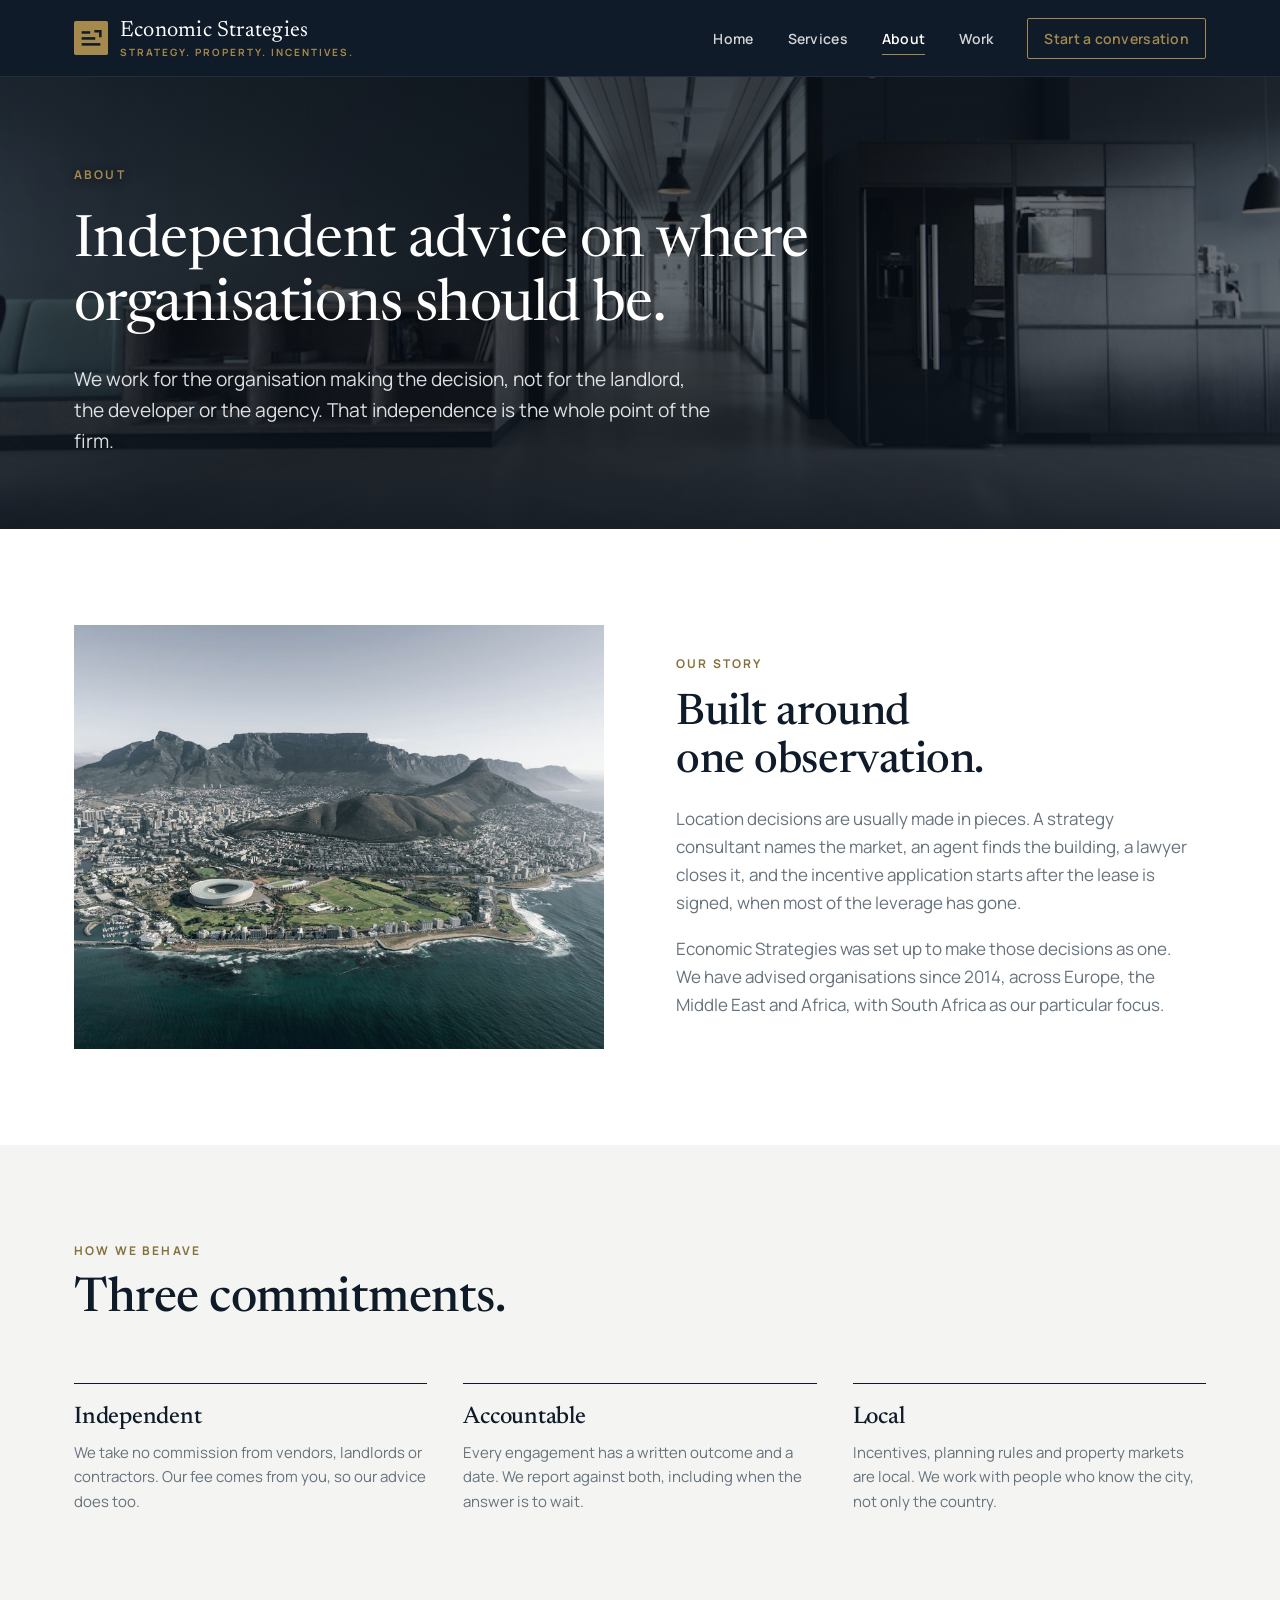
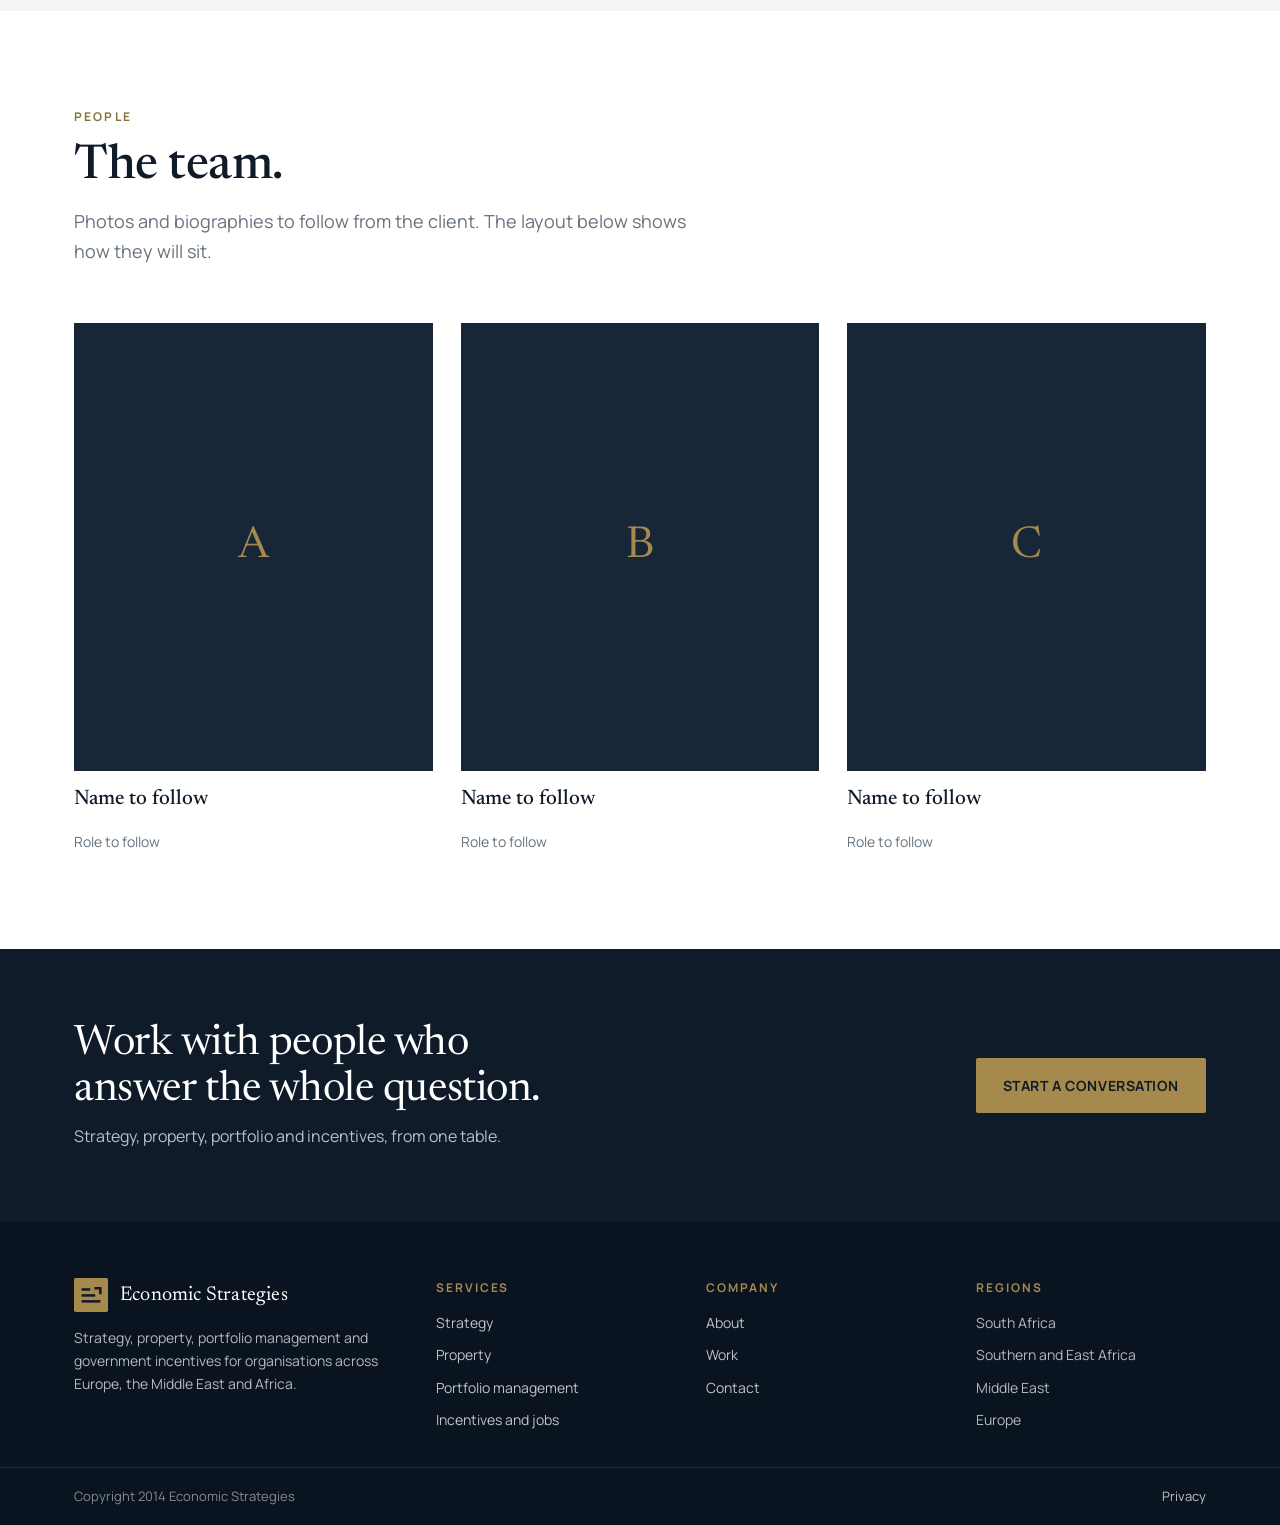
==== about.html @ 6339366f "ECONOMICSTRATEGIES-SITE-1: six-page static Economic Strategies site split from the approved mockup C" ====
<!doctype html>
<html lang="en">
<head>
<meta charset="utf-8">
<meta name="viewport" content="width=device-width, initial-scale=1, viewport-fit=cover">
<title>About - Economic Strategies</title>
<meta name="description" content="Economic Strategies gives independent advice on where organisations should be. Advising since 2014 across Europe, the Middle East and Africa.">
<link rel="icon" href="favicon.svg" type="image/svg+xml">
<link rel="preconnect" href="https://fonts.googleapis.com">
<link rel="preconnect" href="https://fonts.gstatic.com" crossorigin>
<link rel="stylesheet" href="https://fonts.googleapis.com/css2?family=Newsreader:opsz,wght@6..72,400;6..72,500&family=Manrope:wght@400;500;600;700&display=swap">
<link rel="stylesheet" href="assets/css/site.css">
</head>
<body>

<svg width="0" height="0" style="position:absolute" aria-hidden="true">
  <symbol id="es-mark" viewBox="0 0 40 40">
    <rect width="40" height="40" rx="2" fill="#A6894D"/>
    <rect x="9" y="26" width="22" height="3" fill="#0F1B29"/>
    <rect x="9" y="19" width="16" height="3" fill="#0F1B29"/>
    <rect x="9" y="12" width="10" height="3" fill="#0F1B29"/>
    <path d="M24 12 L31 12 L31 19" stroke="#0F1B29" stroke-width="3" fill="none"/>
  </symbol>
</svg>

<header class="nav">
  <div class="wrap">
    <a class="brand" href="index.html" aria-label="Economic Strategies home">
      <svg class="mark"><use href="#es-mark"/></svg>
      <span>Economic Strategies<small>Strategy. Property. Incentives.</small></span>
    </a>
    <button class="menu-btn" id="menuBtn" aria-label="Open menu" aria-expanded="false"><svg viewBox="0 0 24 24"><path d="M4 7h16M4 12h16M4 17h16"/></svg></button>
    <ul id="menu">
      <li><a href="index.html">Home</a></li>
      <li><a href="services.html">Services</a></li>
      <li><a href="about.html" aria-current="page">About</a></li>
      <li><a href="work.html">Work</a></li>
      <li class="cta"><a href="contact.html">Start a conversation</a></li>
    </ul>
  </div>
</header>

<main>
<div class="hero small">
    <img class="bgimg photo" src="assets/img/office.jpg" alt="">
    <div class="wrap">
      <span class="eyebrow">About</span>
      <h1>Independent advice on where organisations should be.</h1>
      <p class="lede">We work for the organisation making the decision, not for the landlord, the developer or the agency. That independence is the whole point of the firm.</p>
    </div>
  </div>

  <section class="band-white">
    <div class="wrap">
      <div class="row">
        <div class="ph"><img loading="lazy" class="photo" src="assets/img/capetown.jpg" alt="An aerial view of Cape Town with Table Mountain behind the city"></div>
        <div class="txt">
          <span class="eyebrow">Our story</span>
          <h2>Built around one observation.</h2>
          <p>Location decisions are usually made in pieces. A strategy consultant names the market, an agent finds the building, a lawyer closes it, and the incentive application starts after the lease is signed, when most of the leverage has gone.</p>
          <p>Economic Strategies was set up to make those decisions as one. We have advised organisations since 2014, across Europe, the Middle East and Africa, with South Africa as our particular focus.</p>
        </div>
      </div>
    </div>
  </section>

  <section>
    <div class="wrap">
      <div class="head">
        <span class="eyebrow">How we behave</span>
        <h2>Three commitments.</h2>
      </div>
      <div class="values">
        <div><h3>Independent</h3><p>We take no commission from vendors, landlords or contractors. Our fee comes from you, so our advice does too.</p></div>
        <div><h3>Accountable</h3><p>Every engagement has a written outcome and a date. We report against both, including when the answer is to wait.</p></div>
        <div><h3>Local</h3><p>Incentives, planning rules and property markets are local. We work with people who know the city, not only the country.</p></div>
      </div>
    </div>
  </section>

  <section class="band-white">
    <div class="wrap">
      <div class="head">
        <span class="eyebrow">People</span>
        <h2>The team.</h2>
        <p>Photos and biographies to follow from the client. The layout below shows how they will sit.</p>
      </div>
      <div class="team">
        <div class="person"><div class="ph">A</div><b>Name to follow</b><span>Role to follow</span></div>
        <div class="person"><div class="ph">B</div><b>Name to follow</b><span>Role to follow</span></div>
        <div class="person"><div class="ph">C</div><b>Name to follow</b><span>Role to follow</span></div>
      </div>
    </div>
  </section>

  <div class="closer">
    <div class="wrap">
      <div>
        <h2>Work with people who answer the whole question.</h2>
        <p>Strategy, property, portfolio and incentives, from one table.</p>
      </div>
      <a class="btn btn-brass" href="contact.html">Start a conversation</a>
    </div>
  </div>
</main>

<footer>
  <div class="wrap">
    <div>
      <a class="brand" href="index.html"><svg class="mark"><use href="#es-mark"/></svg><span>Economic Strategies</span></a>
      <p style="max-width:320px;font-size:14px">Strategy, property, portfolio management and government incentives for organisations across Europe, the Middle East and Africa.</p>
    </div>
    <div><h4>Services</h4><ul><li><a href="services.html#strategy">Strategy</a></li><li><a href="services.html#property">Property</a></li><li><a href="services.html#portfolio">Portfolio management</a></li><li><a href="services.html#incentives">Incentives and jobs</a></li></ul></div>
    <div><h4>Company</h4><ul><li><a href="about.html">About</a></li><li><a href="work.html">Work</a></li><li><a href="contact.html">Contact</a></li></ul></div>
    <div><h4>Regions</h4><ul><li>South Africa</li><li>Southern and East Africa</li><li>Middle East</li><li>Europe</li></ul></div>
  </div>
  <div class="legal"><div class="wrap"><span>Copyright 2014 Economic Strategies</span><a href="privacy.html">Privacy</a></div></div>
</footer>

<script src="assets/js/site.js"></script>
</body>
</html>
---- assets/css/site.css ----
/* Layout: EcoStrata rhythm rebuilt for a consultancy. Dark photographic hero, four-card service row, alternating photo and text rows, full-bleed photo bands, one closer, quiet footer. Single committed light look: ink, stone, brass. */
:root{
  --ink:#0F1B29; --ink-2:#182738; --paper:#F4F5F2; --white:#FFFFFF;
  --text:#2B3845; --muted:#66727D; --line:#D9DED9;
  --brass:#A6894D; --brass-deep:#86703A; --brass-soft:#EFE7D3;
  --shade:rgba(10,18,28,.58);
  --display:'Newsreader',Georgia,'Times New Roman',serif;
  --body:'Manrope',ui-sans-serif,system-ui,'Segoe UI',Arial,sans-serif;
  --wrap:1180px; --r:6px;
  color-scheme:light;
}
*{box-sizing:border-box}
[hidden]{display:none!important}
html{scroll-behavior:smooth}
body{margin:0;background:var(--paper);color:var(--text);font-family:var(--body);font-size:16px;line-height:1.65;-webkit-font-smoothing:antialiased;overflow-x:hidden}
h1,h2,h3{font-family:var(--display);color:var(--ink);line-height:1.1;margin:0;text-wrap:balance;font-weight:500;letter-spacing:-.01em}
p{margin:0}
a{color:inherit}
img{max-width:100%;display:block}
.wrap{max-width:var(--wrap);margin-inline:auto;padding-left:max(24px,env(safe-area-inset-left,0px));padding-right:max(24px,env(safe-area-inset-right,0px))}
.eyebrow{font-size:12px;letter-spacing:.18em;text-transform:uppercase;font-weight:700;color:var(--brass-deep)}
.btn{display:inline-flex;align-items:center;gap:10px;font-weight:700;font-size:14px;letter-spacing:.04em;text-transform:uppercase;padding:15px 26px;border-radius:2px;border:1px solid transparent;cursor:pointer;text-decoration:none;transition:background .15s ease,color .15s ease,border-color .15s ease;font-family:var(--body)}
.btn-brass{background:var(--brass);color:var(--ink)}
.btn-brass:hover{background:#B8994F}
.btn-ghost{background:transparent;color:#fff;border-color:rgba(255,255,255,.5)}
.btn-ghost:hover{border-color:#fff}
.btn-ink{background:var(--ink);color:#fff}
.btn-ink:hover{background:var(--ink-2)}
.btn:focus-visible,button:focus-visible,input:focus-visible,textarea:focus-visible,a:focus-visible{outline:3px solid var(--brass);outline-offset:3px}
/* every photo on the site takes one grade so twelve sources read as one shoot */
.photo{filter:saturate(.62) contrast(1.04) brightness(.96)}
.bgimg{position:absolute;inset:0;width:100%;height:100%;object-fit:cover;z-index:0;max-width:none}

/* nav */
body::before{content:"";position:fixed;inset:0 0 auto;height:env(safe-area-inset-top,0px);z-index:40;background:var(--ink)}
.nav{position:sticky;top:env(safe-area-inset-top,0px);z-index:30;background:var(--ink);color:#fff;border-bottom:1px solid rgba(255,255,255,.08)}
.nav .wrap{display:flex;align-items:center;justify-content:space-between;height:76px;gap:20px}
.brand{display:flex;align-items:center;gap:12px;color:#fff;text-decoration:none;font-family:var(--display);font-size:22px;letter-spacing:.01em;line-height:1}
.brand .mark{width:34px;height:34px;flex:none}
.brand small{display:block;font-family:var(--body);font-size:10px;letter-spacing:.2em;text-transform:uppercase;color:var(--brass);margin-top:5px;font-weight:700}
.nav ul{display:flex;gap:34px;list-style:none;margin:0;padding:0;align-items:center}
.nav ul a{color:rgba(255,255,255,.82);text-decoration:none;font-size:14px;font-weight:600;letter-spacing:.02em;padding-block:6px;border-bottom:1px solid transparent}
.nav ul a:hover{color:#fff}
.nav ul a[aria-current="page"]{color:#fff;border-bottom-color:var(--brass)}
.nav ul .cta a{border:1px solid var(--brass);color:var(--brass);padding:10px 16px;border-radius:2px}
.nav ul .cta a:hover{background:var(--brass);color:var(--ink)}
.menu-btn{display:none;background:none;border:0;color:#fff;cursor:pointer;padding:8px}
.menu-btn svg{width:26px;height:26px;stroke:currentColor;fill:none;stroke-width:2;stroke-linecap:round}

/* hero */
.hero{position:relative;color:#fff;background:var(--ink);overflow:hidden}
.hero::before{content:"";position:absolute;inset:0;z-index:1;background:linear-gradient(180deg,rgba(10,18,28,.66) 0%,rgba(10,18,28,.58) 50%,rgba(10,18,28,.88) 100%)}
.hero .wrap{position:relative;z-index:2;padding-block:120px 96px;display:flex;flex-direction:column;align-items:flex-start;gap:26px;max-width:var(--wrap)}
.hero .eyebrow{color:var(--brass);text-shadow:0 1px 8px rgba(10,18,28,.8)}
.hero h1{color:#fff;font-size:clamp(40px,6vw,76px);max-width:880px;font-weight:400}
.hero .lede{font-size:clamp(17px,1.5vw,20px);color:rgba(255,255,255,.86);max-width:640px;line-height:1.6}
.hero .cta{display:flex;gap:14px;flex-wrap:wrap;margin-top:8px}
.hero.small .wrap{padding-block:88px 72px}
.hero.small h1{font-size:clamp(36px,4.6vw,58px)}
.facts{display:flex;gap:0;flex-wrap:wrap;margin-top:28px;border-top:1px solid rgba(255,255,255,.22);width:100%}
.fact{padding:22px 32px 0 0;margin-right:32px;display:flex;flex-direction:column;gap:4px}
.fact b{font-family:var(--display);font-size:24px;font-weight:500;color:#fff}
.fact span{font-size:13px;color:rgba(255,255,255,.72);letter-spacing:.02em}

/* sections */
section{padding-block:96px}
.head{max-width:760px;margin:0 0 56px;display:flex;flex-direction:column;gap:14px}
.head.center{text-align:center;margin-inline:auto}
.head h2{font-size:clamp(32px,3.8vw,48px)}
.head p{color:var(--muted);font-size:18px;max-width:640px}
.head.center p{margin-inline:auto}
.cards{display:grid;grid-template-columns:repeat(4,minmax(0,1fr));gap:28px}
.card{display:flex;flex-direction:column;gap:14px;min-width:0;background:var(--white);border:1px solid var(--line)}
.card .ph{aspect-ratio:4/3;overflow:hidden;background:var(--line)}
.card .ph img{width:100%;height:100%;object-fit:cover;transition:transform .6s ease}
.card:hover .ph img{transform:scale(1.04)}
.card .body{padding:6px 24px 26px;display:flex;flex-direction:column;gap:12px}
.card h3{font-size:24px}
.card p{color:var(--muted);font-size:15px}
.card ul{margin:4px 0 0;padding:0;list-style:none;display:flex;flex-direction:column;gap:8px;font-size:14px;color:var(--text)}
.card li{display:flex;gap:10px;align-items:flex-start}
.card li::before{content:"";width:14px;height:1px;background:var(--brass);flex:none;margin-top:12px}
.card .more{font-size:13px;font-weight:700;letter-spacing:.08em;text-transform:uppercase;color:var(--brass-deep);text-decoration:none;margin-top:auto;padding-top:8px}

.band-white{background:var(--white)}
.row[id]{scroll-margin-top:100px}
.band-ink{background:var(--ink);color:rgba(255,255,255,.86)}
.band-ink h2,.band-ink h3{color:#fff}
.band-ink .eyebrow{color:var(--brass)}
.row{display:grid;grid-template-columns:1fr 1fr;gap:72px;align-items:center}
.row + .row{margin-top:96px}
.row .ph{overflow:hidden;aspect-ratio:5/4;background:var(--line)}
.row .ph img{width:100%;height:100%;object-fit:cover}
.row .txt{display:flex;flex-direction:column;gap:18px;min-width:0}
.row h2{font-size:clamp(30px,3.4vw,44px)}
.row p{color:var(--muted);font-size:17px;max-width:520px}
.band-ink .row p{color:rgba(255,255,255,.78)}
.row.flip .ph{order:2}
.regions{display:grid;grid-template-columns:repeat(2,minmax(0,1fr));gap:12px 32px;margin-top:8px;padding:0;list-style:none}
.regions li{display:flex;gap:12px;align-items:baseline;font-size:15px;color:var(--text);border-bottom:1px solid var(--line);padding-block:10px}
.band-ink .regions li{color:rgba(255,255,255,.9);border-bottom-color:rgba(255,255,255,.14)}
.regions li b{font-family:var(--display);font-size:18px;font-weight:500;color:var(--brass)}

/* photo band */
.photoband{position:relative;color:#fff;overflow:hidden;background:var(--ink)}
.photoband::before{content:"";position:absolute;inset:0;z-index:1;background:linear-gradient(90deg,rgba(10,18,28,.9) 0%,rgba(10,18,28,.72) 55%,rgba(10,18,28,.4) 100%)}
.photoband .wrap{position:relative;z-index:2;padding-block:110px;display:flex;flex-direction:column;gap:20px;max-width:var(--wrap)}
.photoband h2{color:#fff;font-size:clamp(32px,4vw,52px);max-width:720px;font-weight:400}
.photoband p{color:rgba(255,255,255,.84);font-size:18px;max-width:560px}
.photoband .eyebrow{color:var(--brass)}

/* process */
.steps{list-style:none;margin:0;padding:0;display:grid;grid-template-columns:repeat(4,minmax(0,1fr));gap:36px;counter-reset:s}
.steps li{counter-increment:s;display:flex;flex-direction:column;gap:10px;border-top:1px solid var(--ink);padding-top:20px;min-width:0}
.steps li::before{content:"0" counter(s);font-family:var(--display);font-size:15px;color:var(--brass-deep);letter-spacing:.06em}
.steps h3{font-size:23px}
.steps p{color:var(--muted);font-size:15px}

/* case studies */
.work{display:grid;grid-template-columns:repeat(3,minmax(0,1fr));gap:28px}
.case{display:flex;flex-direction:column;gap:0;background:var(--white);border:1px solid var(--line);min-width:0}
.case .ph{aspect-ratio:3/2;overflow:hidden;position:relative}
.case .ph img{width:100%;height:100%;object-fit:cover}
.case .body{padding:22px 24px 26px;display:flex;flex-direction:column;gap:10px}
.case .tags{display:flex;gap:8px;flex-wrap:wrap}
.tag{font-size:11px;letter-spacing:.12em;text-transform:uppercase;font-weight:700;color:var(--brass-deep);background:var(--brass-soft);padding:5px 9px;border-radius:2px}
.case h3{font-size:22px}
.case p{color:var(--muted);font-size:15px}
.case .out{display:grid;grid-template-columns:1fr 1fr;gap:12px;border-top:1px solid var(--line);padding-top:14px;margin-top:6px}
.case .out b{display:block;font-family:var(--display);font-size:22px;font-weight:500;color:var(--ink);line-height:1.1}
.case .out span{font-size:12.5px;color:var(--muted)}
.illus{position:absolute;top:12px;left:12px;z-index:2;font-size:11px;letter-spacing:.1em;text-transform:uppercase;font-weight:700;color:var(--ink);background:rgba(255,255,255,.92);padding:6px 10px;border-radius:2px}

/* values + team */
.values{display:grid;grid-template-columns:repeat(3,minmax(0,1fr));gap:36px}
.values div{display:flex;flex-direction:column;gap:10px;border-top:1px solid var(--ink);padding-top:20px;min-width:0}
.values h3{font-size:24px}
.values p{color:var(--muted);font-size:15px}
.team{display:grid;grid-template-columns:repeat(3,minmax(0,1fr));gap:28px}
.person{display:flex;flex-direction:column;gap:12px;min-width:0}
.person .ph{aspect-ratio:4/5;background:var(--ink-2);display:grid;place-items:center;color:var(--brass);font-family:var(--display);font-size:44px}
.person b{font-family:var(--display);font-size:21px;font-weight:500;color:var(--ink)}
.person span{font-size:14px;color:var(--muted)}
.tbc{border:1px dashed var(--brass);color:var(--brass-deep);background:var(--brass-soft);padding:10px 14px;font-size:13px;border-radius:2px;display:inline-block}

/* contact */
.contact{display:grid;grid-template-columns:1fr 1fr;gap:72px;align-items:start}
.contact > *{min-width:0}
.panel{background:var(--white);border:1px solid var(--line);padding:34px}
.field{display:flex;flex-direction:column;gap:7px;margin-bottom:16px;min-width:0}
.field label{font-size:12.5px;font-weight:700;letter-spacing:.08em;text-transform:uppercase;color:var(--ink)}
.field input,.field textarea{font:inherit;font-size:15px;padding:13px 14px;border:1px solid #C9D0CC;border-radius:2px;background:#fff;color:var(--text);width:100%}
.field textarea{min-height:120px;resize:vertical}
.two{display:grid;grid-template-columns:1fr 1fr;gap:14px}
.formmsg{font-size:14px;margin-top:14px;color:var(--brass-deep);font-weight:600}
.details{display:flex;flex-direction:column;gap:28px}
.detail{display:flex;flex-direction:column;gap:6px;border-top:1px solid var(--line);padding-top:16px}
.detail .eyebrow{color:var(--brass-deep)}
.detail b{font-family:var(--display);font-size:22px;font-weight:500;color:var(--ink)}
.detail span{color:var(--muted);font-size:15px}

/* closer + footer */
.closer{background:var(--ink);color:#fff}
.closer .wrap{display:flex;align-items:center;justify-content:space-between;gap:32px;flex-wrap:wrap;padding-block:72px}
.closer h2{color:#fff;font-size:clamp(28px,3.4vw,42px);max-width:600px;font-weight:400}
.closer p{color:rgba(255,255,255,.72);font-size:16px;max-width:520px;margin-top:10px}
footer{background:#0A1420;color:rgba(255,255,255,.7);font-size:14px}
footer .wrap{display:grid;grid-template-columns:1.4fr 1fr 1fr 1fr;gap:40px;padding-block:56px 36px}
footer h4{margin:0 0 14px;font-size:12px;letter-spacing:.16em;text-transform:uppercase;color:var(--brass);font-weight:700}
footer ul{list-style:none;margin:0;padding:0;display:flex;flex-direction:column;gap:9px}
footer a{color:rgba(255,255,255,.75);text-decoration:none}
footer a:hover{color:#fff}
footer .brand{font-size:20px;margin-bottom:14px}
footer .legal{border-top:1px solid rgba(255,255,255,.1);padding-block:18px;display:flex;justify-content:space-between;gap:16px;flex-wrap:wrap;font-size:13px;color:rgba(255,255,255,.5)}
footer .legal .wrap{width:100%;display:flex;justify-content:space-between;gap:16px;flex-wrap:wrap;padding-block:0}

/* pages */
@media (prefers-reduced-motion:reduce){html{scroll-behavior:auto}.card .ph img{transition:none}}
@media (max-width:1000px){
  .cards{grid-template-columns:repeat(2,minmax(0,1fr))}
  .steps,.work,.values,.team{grid-template-columns:repeat(2,minmax(0,1fr))}
  footer .wrap{grid-template-columns:1fr 1fr}
}
@media (max-width:760px){
  .nav ul{display:none;position:absolute;left:0;right:0;top:76px;background:var(--ink);flex-direction:column;gap:0;padding:12px 24px 20px;border-bottom:1px solid rgba(255,255,255,.1)}
  .nav ul.open{display:flex}
  .nav ul li{padding-block:10px;border-bottom:1px solid rgba(255,255,255,.08)}
  .nav ul .cta{border-bottom:0;padding-top:16px}
  .menu-btn{display:block}
  section{padding-block:64px}
  .hero .wrap{padding-block:84px 64px}
  .cards,.steps,.work,.values,.team,.contact,.row,.regions{grid-template-columns:1fr}
  .row{gap:28px}
  .row.flip .ph{order:0}
  .row + .row{margin-top:56px}
  .two{grid-template-columns:1fr}
  footer .wrap{grid-template-columns:1fr}
  .fact{padding-right:0;margin-right:0;width:100%;padding-top:16px}
  .facts{gap:0}
  .wrap{padding-left:max(16px,env(safe-area-inset-left,0px));padding-right:max(16px,env(safe-area-inset-right,0px))}
}
.prose{max-width:720px;display:flex;flex-direction:column;gap:18px}
.prose h2{font-size:clamp(24px,2.6vw,32px);margin-top:14px}
.prose p,.prose li{color:var(--text);font-size:16px}
.prose ul{margin:0;padding-left:20px;display:flex;flex-direction:column;gap:6px}
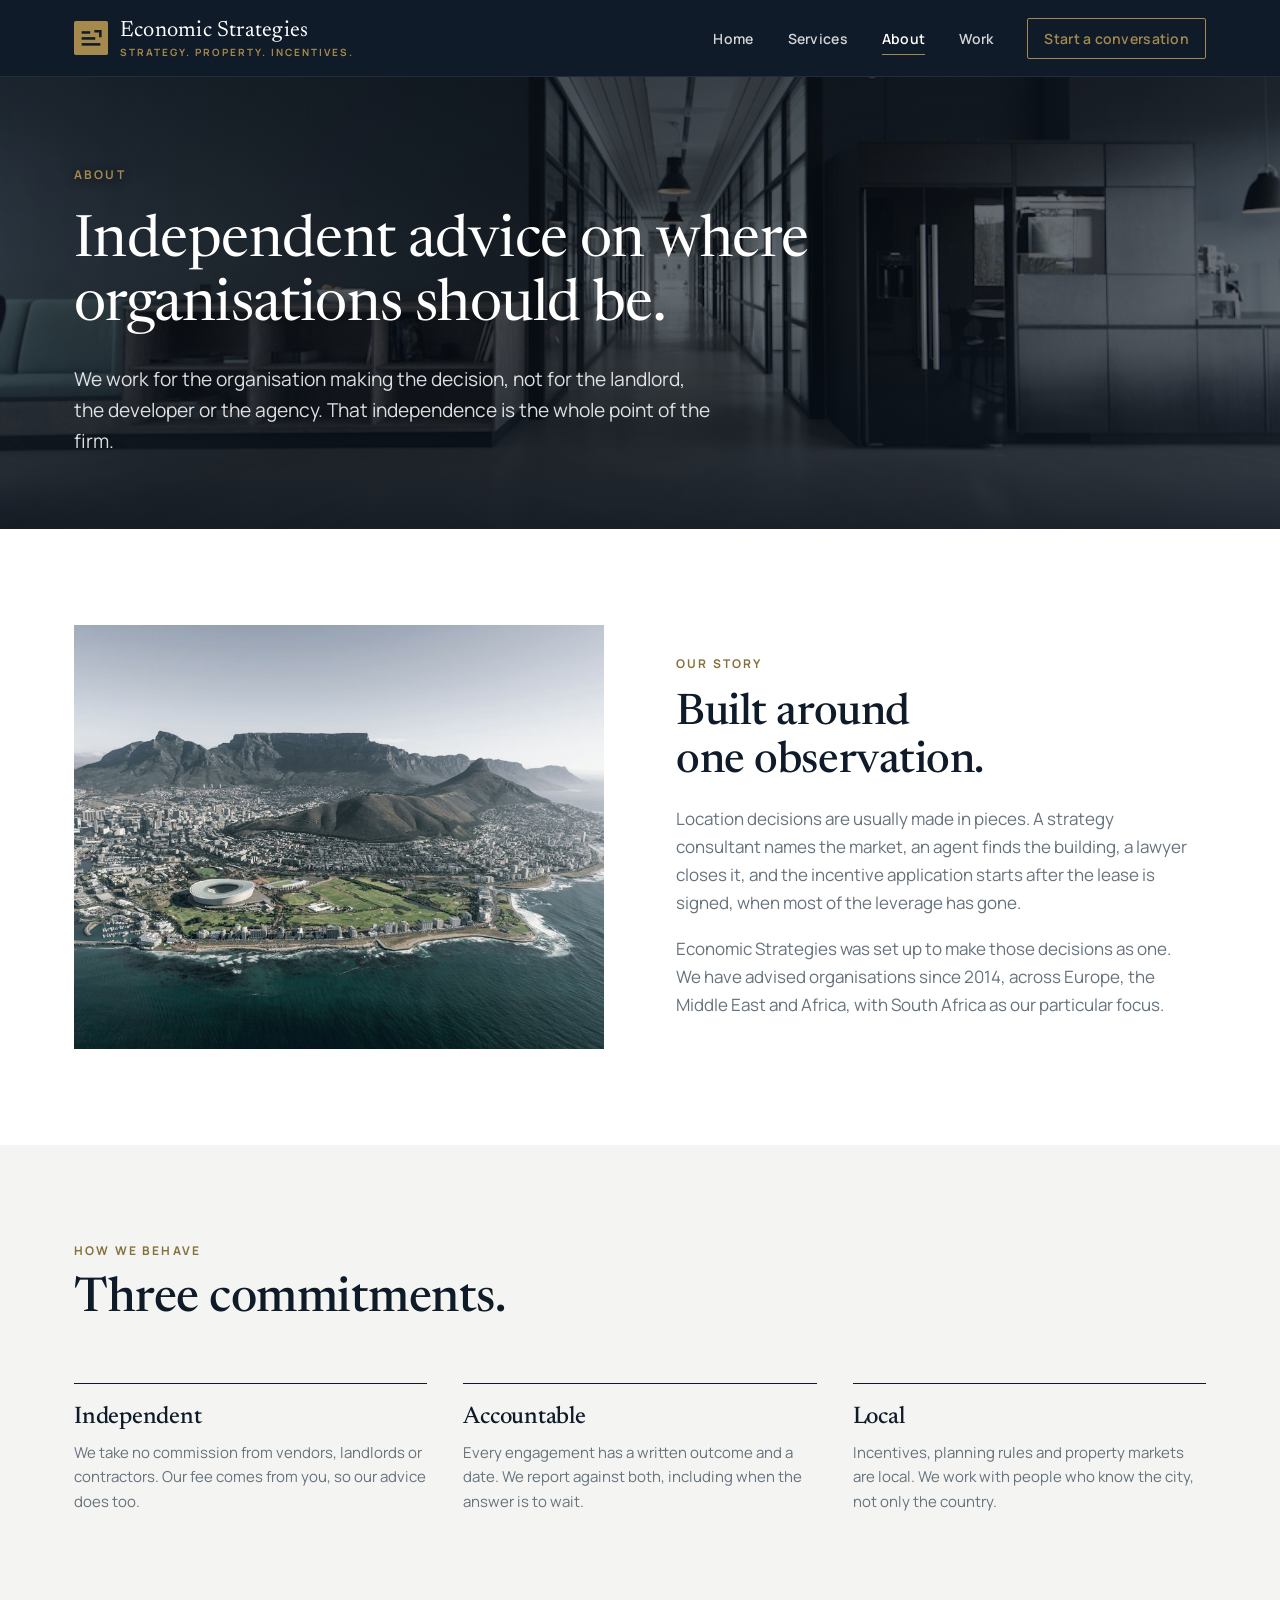
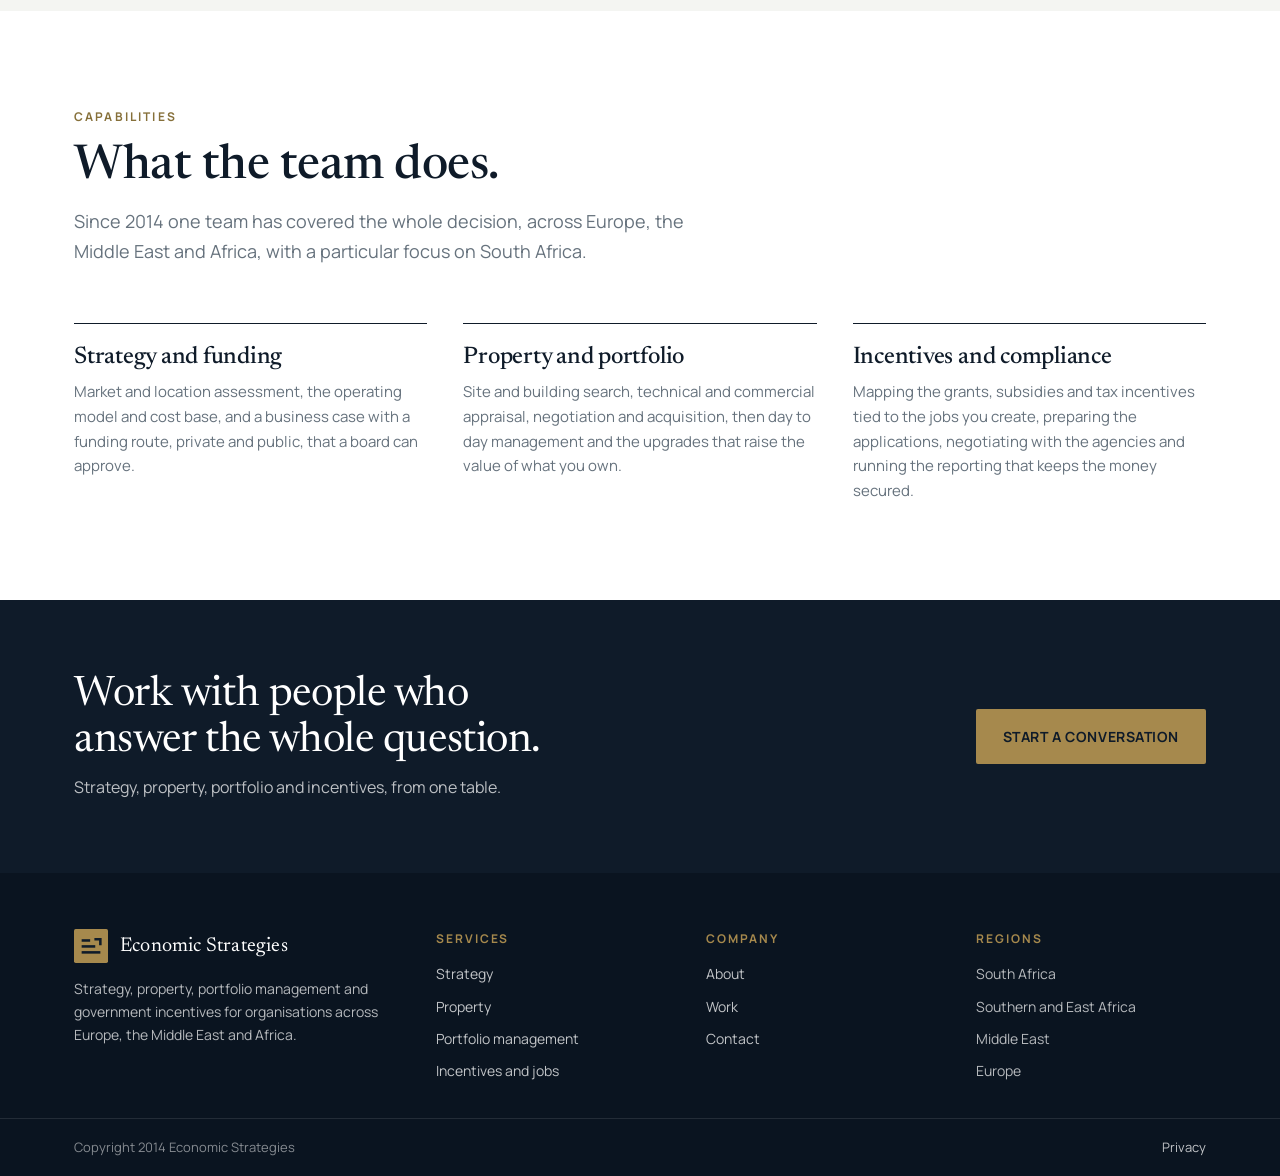
==== commit 13e0b144: "ECONOMICSTRATEGIES-SITE-1: drop illustrative wording from Work, replace the team placeholders with a" ====
--- a/about.html
+++ b/about.html
@@ -81,14 +81,14 @@
   <section class="band-white">
     <div class="wrap">
       <div class="head">
-        <span class="eyebrow">People</span>
-        <h2>The team.</h2>
-        <p>Photos and biographies to follow from the client. The layout below shows how they will sit.</p>
+        <span class="eyebrow">Capabilities</span>
+        <h2>What the team does.</h2>
+        <p>Since 2014 one team has covered the whole decision, across Europe, the Middle East and Africa, with a particular focus on South Africa.</p>
       </div>
-      <div class="team">
-        <div class="person"><div class="ph">A</div><b>Name to follow</b><span>Role to follow</span></div>
-        <div class="person"><div class="ph">B</div><b>Name to follow</b><span>Role to follow</span></div>
-        <div class="person"><div class="ph">C</div><b>Name to follow</b><span>Role to follow</span></div>
+      <div class="values">
+        <div><h3>Strategy and funding</h3><p>Market and location assessment, the operating model and cost base, and a business case with a funding route, private and public, that a board can approve.</p></div>
+        <div><h3>Property and portfolio</h3><p>Site and building search, technical and commercial appraisal, negotiation and acquisition, then day to day management and the upgrades that raise the value of what you own.</p></div>
+        <div><h3>Incentives and compliance</h3><p>Mapping the grants, subsidies and tax incentives tied to the jobs you create, preparing the applications, negotiating with the agencies and running the reporting that keeps the money secured.</p></div>
       </div>
     </div>
   </section>
--- a/assets/css/site.css
+++ b/assets/css/site.css
@@ -129,19 +129,12 @@
 .case .out{display:grid;grid-template-columns:1fr 1fr;gap:12px;border-top:1px solid var(--line);padding-top:14px;margin-top:6px}
 .case .out b{display:block;font-family:var(--display);font-size:22px;font-weight:500;color:var(--ink);line-height:1.1}
 .case .out span{font-size:12.5px;color:var(--muted)}
-.illus{position:absolute;top:12px;left:12px;z-index:2;font-size:11px;letter-spacing:.1em;text-transform:uppercase;font-weight:700;color:var(--ink);background:rgba(255,255,255,.92);padding:6px 10px;border-radius:2px}
 
 /* values + team */
 .values{display:grid;grid-template-columns:repeat(3,minmax(0,1fr));gap:36px}
 .values div{display:flex;flex-direction:column;gap:10px;border-top:1px solid var(--ink);padding-top:20px;min-width:0}
 .values h3{font-size:24px}
 .values p{color:var(--muted);font-size:15px}
-.team{display:grid;grid-template-columns:repeat(3,minmax(0,1fr));gap:28px}
-.person{display:flex;flex-direction:column;gap:12px;min-width:0}
-.person .ph{aspect-ratio:4/5;background:var(--ink-2);display:grid;place-items:center;color:var(--brass);font-family:var(--display);font-size:44px}
-.person b{font-family:var(--display);font-size:21px;font-weight:500;color:var(--ink)}
-.person span{font-size:14px;color:var(--muted)}
-.tbc{border:1px dashed var(--brass);color:var(--brass-deep);background:var(--brass-soft);padding:10px 14px;font-size:13px;border-radius:2px;display:inline-block}
 
 /* contact */
 .contact{display:grid;grid-template-columns:1fr 1fr;gap:72px;align-items:start}
@@ -178,7 +171,7 @@
 @media (prefers-reduced-motion:reduce){html{scroll-behavior:auto}.card .ph img{transition:none}}
 @media (max-width:1000px){
   .cards{grid-template-columns:repeat(2,minmax(0,1fr))}
-  .steps,.work,.values,.team{grid-template-columns:repeat(2,minmax(0,1fr))}
+  .steps,.work,.values{grid-template-columns:repeat(2,minmax(0,1fr))}
   footer .wrap{grid-template-columns:1fr 1fr}
 }
 @media (max-width:760px){
@@ -189,7 +182,7 @@
   .menu-btn{display:block}
   section{padding-block:64px}
   .hero .wrap{padding-block:84px 64px}
-  .cards,.steps,.work,.values,.team,.contact,.row,.regions{grid-template-columns:1fr}
+  .cards,.steps,.work,.values,.contact,.row,.regions{grid-template-columns:1fr}
   .row{gap:28px}
   .row.flip .ph{order:0}
   .row + .row{margin-top:56px}
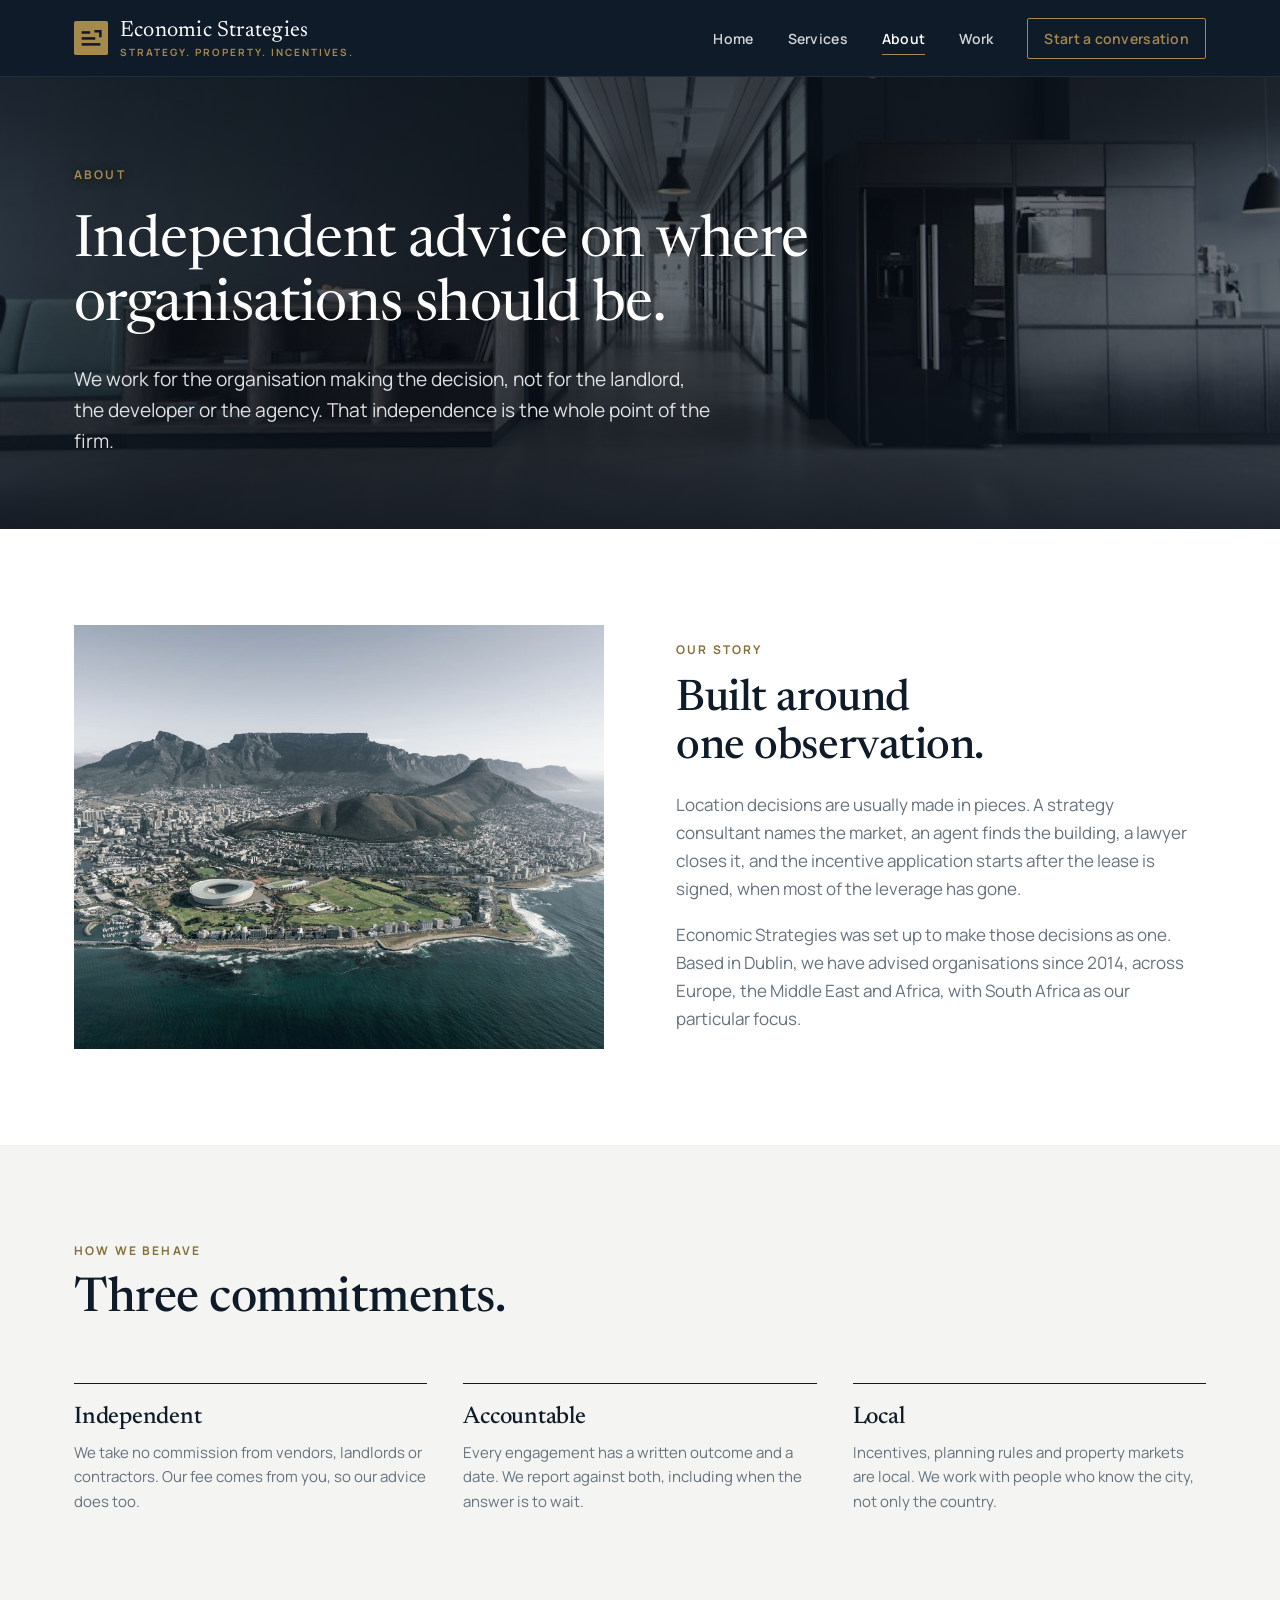
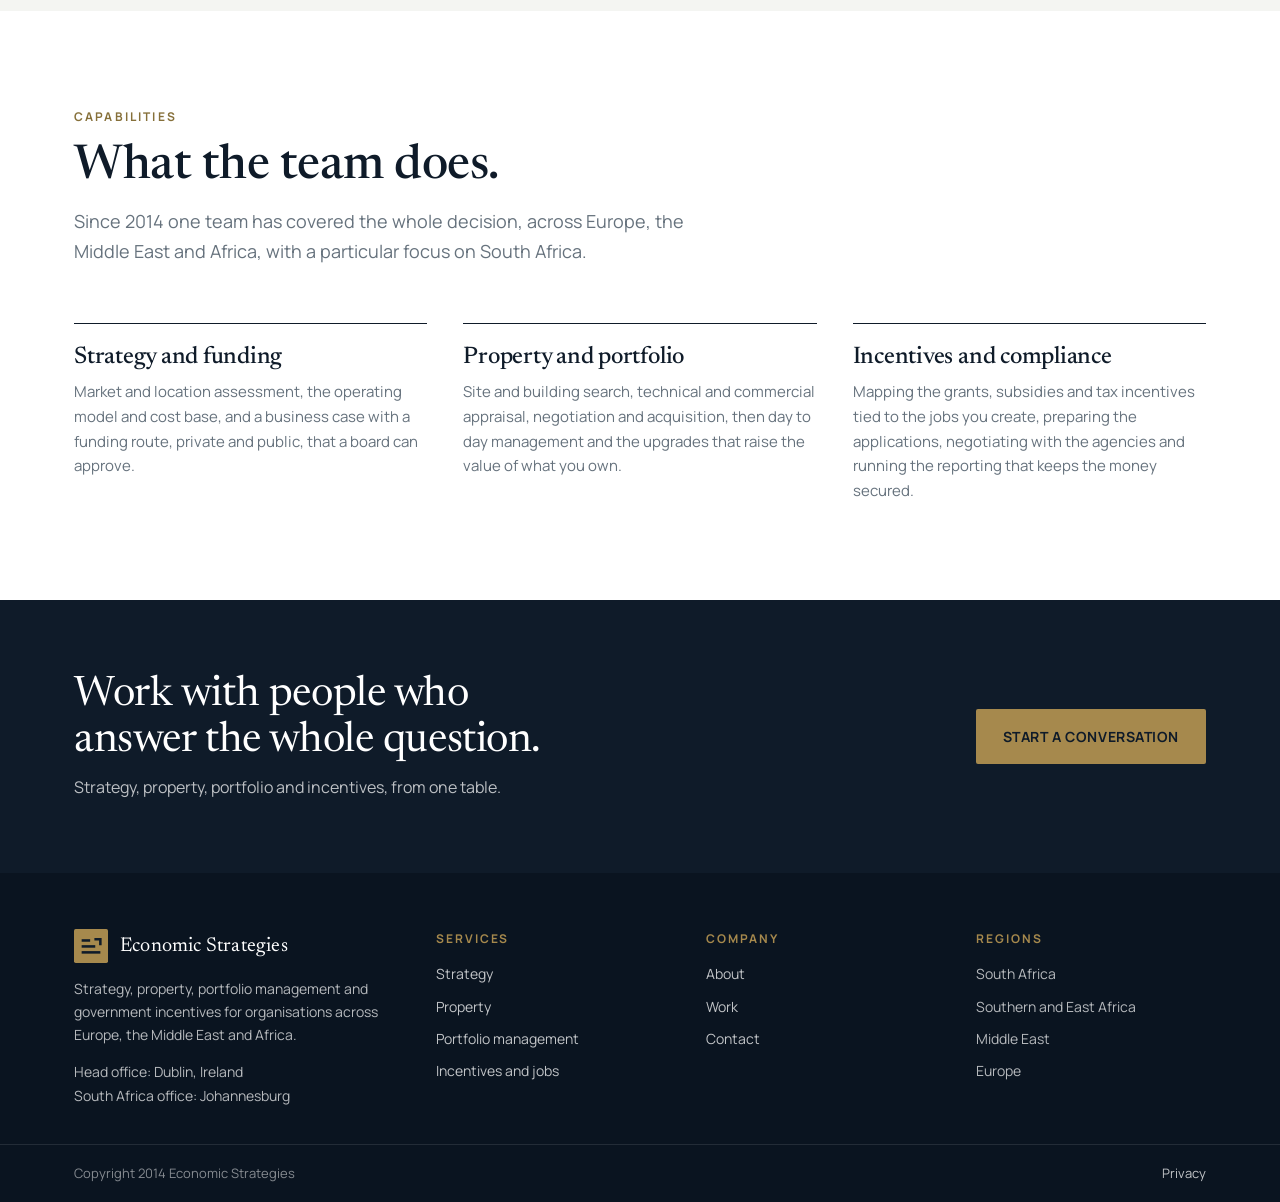
==== commit e713283c: "Dublin head office: 51 Bracken Road, Sandyford Business Park, Dublin 18, D18 CV48, Ireland Contact p" ====
--- a/about.html
+++ b/about.html
@@ -58,7 +58,7 @@
           <span class="eyebrow">Our story</span>
           <h2>Built around one observation.</h2>
           <p>Location decisions are usually made in pieces. A strategy consultant names the market, an agent finds the building, a lawyer closes it, and the incentive application starts after the lease is signed, when most of the leverage has gone.</p>
-          <p>Economic Strategies was set up to make those decisions as one. We have advised organisations since 2014, across Europe, the Middle East and Africa, with South Africa as our particular focus.</p>
+          <p>Economic Strategies was set up to make those decisions as one. Based in Dublin, we have advised organisations since 2014, across Europe, the Middle East and Africa, with South Africa as our particular focus.</p>
         </div>
       </div>
     </div>
@@ -109,6 +109,7 @@
     <div>
       <a class="brand" href="index.html"><svg class="mark"><use href="#es-mark"/></svg><span>Economic Strategies</span></a>
       <p style="max-width:320px;font-size:14px">Strategy, property, portfolio management and government incentives for organisations across Europe, the Middle East and Africa.</p>
+      <p class="offices">Head office: Dublin, Ireland<br>South Africa office: Johannesburg</p>
     </div>
     <div><h4>Services</h4><ul><li><a href="services.html#strategy">Strategy</a></li><li><a href="services.html#property">Property</a></li><li><a href="services.html#portfolio">Portfolio management</a></li><li><a href="services.html#incentives">Incentives and jobs</a></li></ul></div>
     <div><h4>Company</h4><ul><li><a href="about.html">About</a></li><li><a href="work.html">Work</a></li><li><a href="contact.html">Contact</a></li></ul></div>
--- a/assets/css/site.css
+++ b/assets/css/site.css
@@ -164,6 +164,7 @@
 footer a{color:rgba(255,255,255,.75);text-decoration:none}
 footer a:hover{color:#fff}
 footer .brand{font-size:20px;margin-bottom:14px}
+footer .offices{margin:14px 0 0;font-size:14px;line-height:1.7;color:rgba(255,255,255,.7)}
 footer .legal{border-top:1px solid rgba(255,255,255,.1);padding-block:18px;display:flex;justify-content:space-between;gap:16px;flex-wrap:wrap;font-size:13px;color:rgba(255,255,255,.5)}
 footer .legal .wrap{width:100%;display:flex;justify-content:space-between;gap:16px;flex-wrap:wrap;padding-block:0}
 
